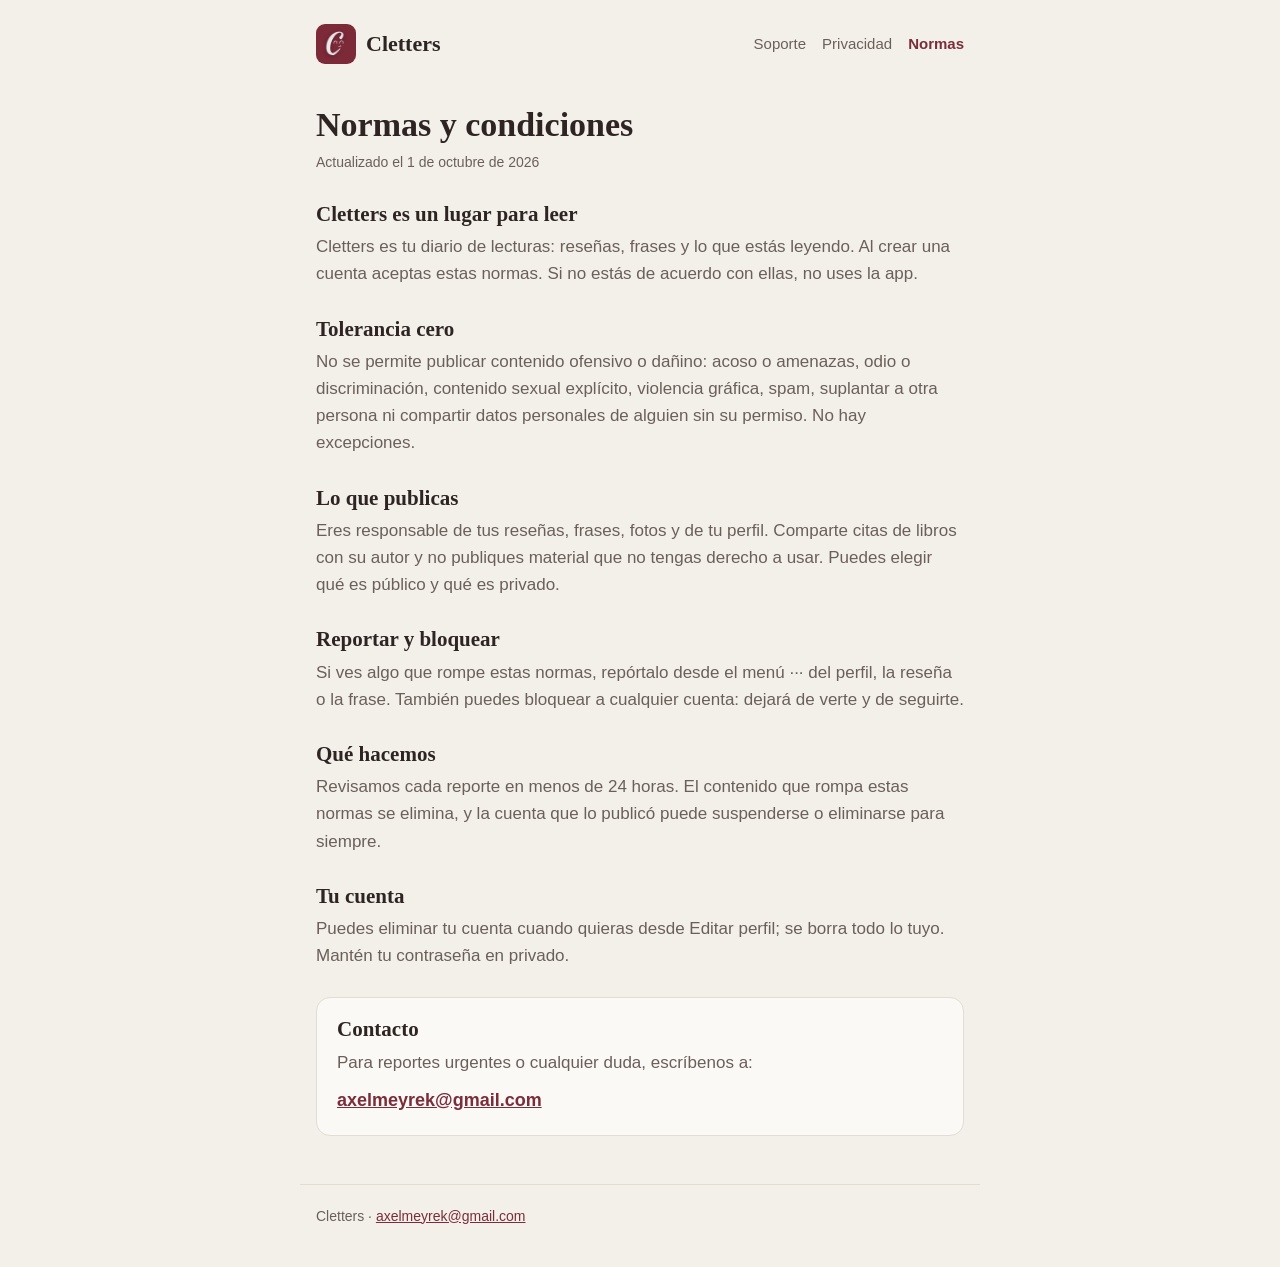
==== docs/normas.html @ de4194b1 "Paginas de soporte, privacidad y normas Co-Authored-By: Claude Opus 5.5 <noreply@anthropic.com>" ====
<!doctype html>
<html lang="es">
<head>
<meta charset="utf-8">
<meta name="viewport" content="width=device-width, initial-scale=1">
<title>Normas y condiciones · Cletters</title>
<link rel="icon" href="icon.png">
<link rel="stylesheet" href="style.css">
</head>
<body>
<header>
  <a class="brand" href="./"><img src="icon.png" alt="" width="40" height="40">Cletters</a>
  <nav><a href="./">Soporte</a><a href="privacidad.html">Privacidad</a><a href="normas.html" aria-current=page>Normas</a></nav>
</header>
<main>
<h1>Normas y condiciones</h1>
<p class=updated>Actualizado el 1 de octubre de 2026</p>
<section><h2>Cletters es un lugar para leer</h2><p>Cletters es tu diario de lecturas: reseñas, frases y lo que estás leyendo. Al crear una cuenta aceptas estas normas. Si no estás de acuerdo con ellas, no uses la app.</p></section>
<section><h2>Tolerancia cero</h2><p>No se permite publicar contenido ofensivo o dañino: acoso o amenazas, odio o discriminación, contenido sexual explícito, violencia gráfica, spam, suplantar a otra persona ni compartir datos personales de alguien sin su permiso. No hay excepciones.</p></section>
<section><h2>Lo que publicas</h2><p>Eres responsable de tus reseñas, frases, fotos y de tu perfil. Comparte citas de libros con su autor y no publiques material que no tengas derecho a usar. Puedes elegir qué es público y qué es privado.</p></section>
<section><h2>Reportar y bloquear</h2><p>Si ves algo que rompe estas normas, repórtalo desde el menú ··· del perfil, la reseña o la frase. También puedes bloquear a cualquier cuenta: dejará de verte y de seguirte.</p></section>
<section><h2>Qué hacemos</h2><p>Revisamos cada reporte en menos de 24 horas. El contenido que rompa estas normas se elimina, y la cuenta que lo publicó puede suspenderse o eliminarse para siempre.</p></section>
<section><h2>Tu cuenta</h2><p>Puedes eliminar tu cuenta cuando quieras desde Editar perfil; se borra todo lo tuyo. Mantén tu contraseña en privado.</p></section>
<section class="card"><h2>Contacto</h2><p>Para reportes urgentes o cualquier duda, escríbenos a:</p><p><a class="mail" href="mailto:axelmeyrek@gmail.com">axelmeyrek@gmail.com</a></p></section>
</main>
<footer>Cletters · <a href="mailto:axelmeyrek@gmail.com">axelmeyrek@gmail.com</a></footer>
</body>
</html>
---- docs/style.css ----
:root {
  --paper: #F3F0EA;
  --card: #FBF9F5;
  --ink: #2E2522;
  --ink-soft: #6B5F5A;
  --wine: #7B2D3B;
  --line: #E2DCD2;
  color-scheme: light dark;
}

@media (prefers-color-scheme: dark) {
  :root {
    --paper: #1C1816;
    --card: #262120;
    --ink: #EDE6DD;
    --ink-soft: #B3A89F;
    --wine: #D49AA5;
    --line: #3A3330;
  }
}

* { box-sizing: border-box; }

body {
  margin: 0;
  background: var(--paper);
  color: var(--ink);
  font: 17px/1.6 -apple-system, BlinkMacSystemFont, "Segoe UI", Roboto, sans-serif;
  -webkit-text-size-adjust: 100%;
}

header, main, footer {
  max-width: 680px;
  margin: 0 auto;
  padding: 0 16px;
}

header {
  display: flex;
  flex-wrap: wrap;
  align-items: center;
  justify-content: space-between;
  gap: 12px;
  padding-top: 24px;
  padding-bottom: 8px;
}

.brand {
  display: flex;
  align-items: center;
  gap: 10px;
  color: var(--ink);
  text-decoration: none;
  font: 600 22px/1 ui-serif, "New York", Georgia, serif;
}

.brand img { border-radius: 9px; }

nav { display: flex; gap: 16px; }

nav a {
  color: var(--ink-soft);
  text-decoration: none;
  font-size: 15px;
}

nav a[aria-current] { color: var(--wine); font-weight: 600; }

h1, h2, h3 {
  font-family: ui-serif, "New York", Georgia, serif;
  line-height: 1.25;
}

h1 { font-size: 34px; margin: 32px 0 4px; }
h2 { font-size: 21px; margin: 28px 0 6px; }
h3 { font-size: 18px; margin: 20px 0 4px; }
h2.faq { margin-top: 36px; }

p, ul { margin: 0 0 10px; color: var(--ink-soft); }
ul { padding-left: 22px; }
li { margin-bottom: 6px; }

.updated { font-size: 14px; }
.lead { font-size: 18px; margin-top: 12px; }

.card {
  background: var(--card);
  border: 1px solid var(--line);
  border-radius: 14px;
  padding: 4px 20px 10px;
  margin-top: 28px;
}

.card h2 { margin-top: 14px; }

a { color: var(--wine); }
.mail { font-weight: 600; font-size: 18px; word-break: break-all; }

footer {
  margin-top: 48px;
  padding-top: 20px;
  padding-bottom: 40px;
  border-top: 1px solid var(--line);
  font-size: 14px;
  color: var(--ink-soft);
}
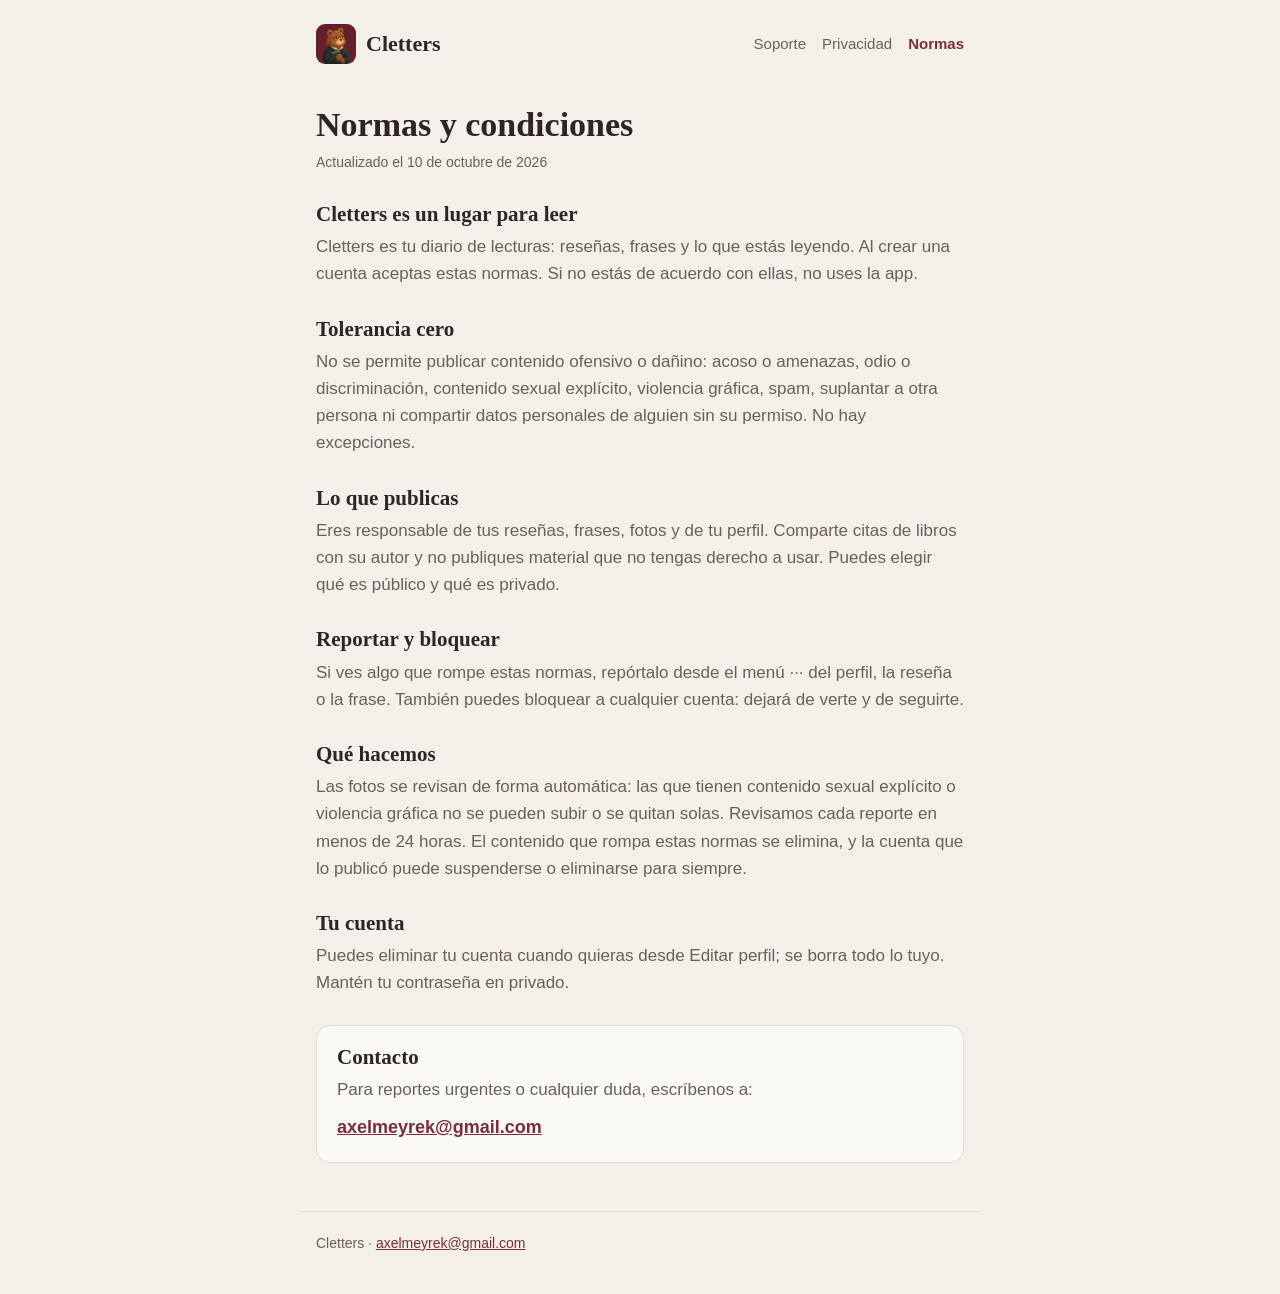
==== commit 4f8de5f0: "Privacidad y normas: revision automatica de fotos Co-Authored-By: Claude Opus 5.5 <noreply@anthropic" ====
--- a/docs/normas.html
+++ b/docs/normas.html
@@ -14,12 +14,12 @@
 </header>
 <main>
 <h1>Normas y condiciones</h1>
-<p class=updated>Actualizado el 1 de octubre de 2026</p>
+<p class=updated>Actualizado el 10 de octubre de 2026</p>
 <section><h2>Cletters es un lugar para leer</h2><p>Cletters es tu diario de lecturas: reseñas, frases y lo que estás leyendo. Al crear una cuenta aceptas estas normas. Si no estás de acuerdo con ellas, no uses la app.</p></section>
 <section><h2>Tolerancia cero</h2><p>No se permite publicar contenido ofensivo o dañino: acoso o amenazas, odio o discriminación, contenido sexual explícito, violencia gráfica, spam, suplantar a otra persona ni compartir datos personales de alguien sin su permiso. No hay excepciones.</p></section>
 <section><h2>Lo que publicas</h2><p>Eres responsable de tus reseñas, frases, fotos y de tu perfil. Comparte citas de libros con su autor y no publiques material que no tengas derecho a usar. Puedes elegir qué es público y qué es privado.</p></section>
 <section><h2>Reportar y bloquear</h2><p>Si ves algo que rompe estas normas, repórtalo desde el menú ··· del perfil, la reseña o la frase. También puedes bloquear a cualquier cuenta: dejará de verte y de seguirte.</p></section>
-<section><h2>Qué hacemos</h2><p>Revisamos cada reporte en menos de 24 horas. El contenido que rompa estas normas se elimina, y la cuenta que lo publicó puede suspenderse o eliminarse para siempre.</p></section>
+<section><h2>Qué hacemos</h2><p>Las fotos se revisan de forma automática: las que tienen contenido sexual explícito o violencia gráfica no se pueden subir o se quitan solas. Revisamos cada reporte en menos de 24 horas. El contenido que rompa estas normas se elimina, y la cuenta que lo publicó puede suspenderse o eliminarse para siempre.</p></section>
 <section><h2>Tu cuenta</h2><p>Puedes eliminar tu cuenta cuando quieras desde Editar perfil; se borra todo lo tuyo. Mantén tu contraseña en privado.</p></section>
 <section class="card"><h2>Contacto</h2><p>Para reportes urgentes o cualquier duda, escríbenos a:</p><p><a class="mail" href="mailto:axelmeyrek@gmail.com">axelmeyrek@gmail.com</a></p></section>
 </main>
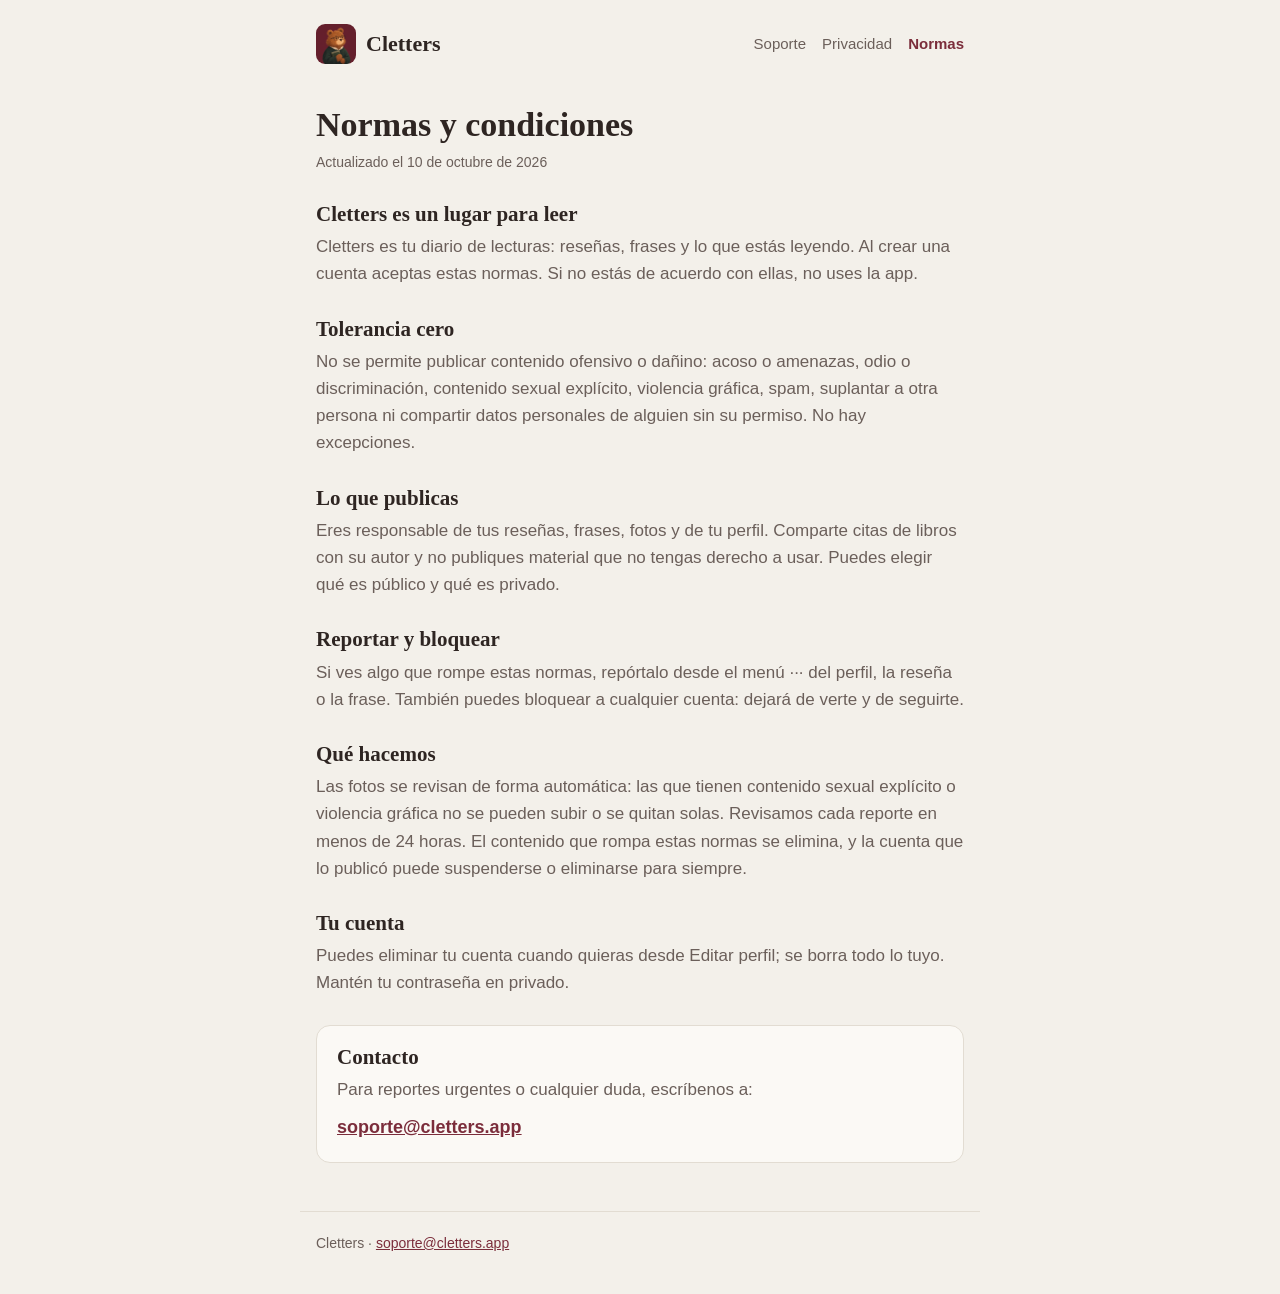
==== commit e047c024: "Correo de contacto: soporte@cletters.app Co-Authored-By: Claude Opus 5.5 <noreply@anthropic.com>" ====
--- a/docs/normas.html
+++ b/docs/normas.html
@@ -21,8 +21,8 @@
 <section><h2>Reportar y bloquear</h2><p>Si ves algo que rompe estas normas, repórtalo desde el menú ··· del perfil, la reseña o la frase. También puedes bloquear a cualquier cuenta: dejará de verte y de seguirte.</p></section>
 <section><h2>Qué hacemos</h2><p>Las fotos se revisan de forma automática: las que tienen contenido sexual explícito o violencia gráfica no se pueden subir o se quitan solas. Revisamos cada reporte en menos de 24 horas. El contenido que rompa estas normas se elimina, y la cuenta que lo publicó puede suspenderse o eliminarse para siempre.</p></section>
 <section><h2>Tu cuenta</h2><p>Puedes eliminar tu cuenta cuando quieras desde Editar perfil; se borra todo lo tuyo. Mantén tu contraseña en privado.</p></section>
-<section class="card"><h2>Contacto</h2><p>Para reportes urgentes o cualquier duda, escríbenos a:</p><p><a class="mail" href="mailto:axelmeyrek@gmail.com">axelmeyrek@gmail.com</a></p></section>
+<section class="card"><h2>Contacto</h2><p>Para reportes urgentes o cualquier duda, escríbenos a:</p><p><a class="mail" href="mailto:soporte@cletters.app">soporte@cletters.app</a></p></section>
 </main>
-<footer>Cletters · <a href="mailto:axelmeyrek@gmail.com">axelmeyrek@gmail.com</a></footer>
+<footer>Cletters · <a href="mailto:soporte@cletters.app">soporte@cletters.app</a></footer>
 </body>
 </html>
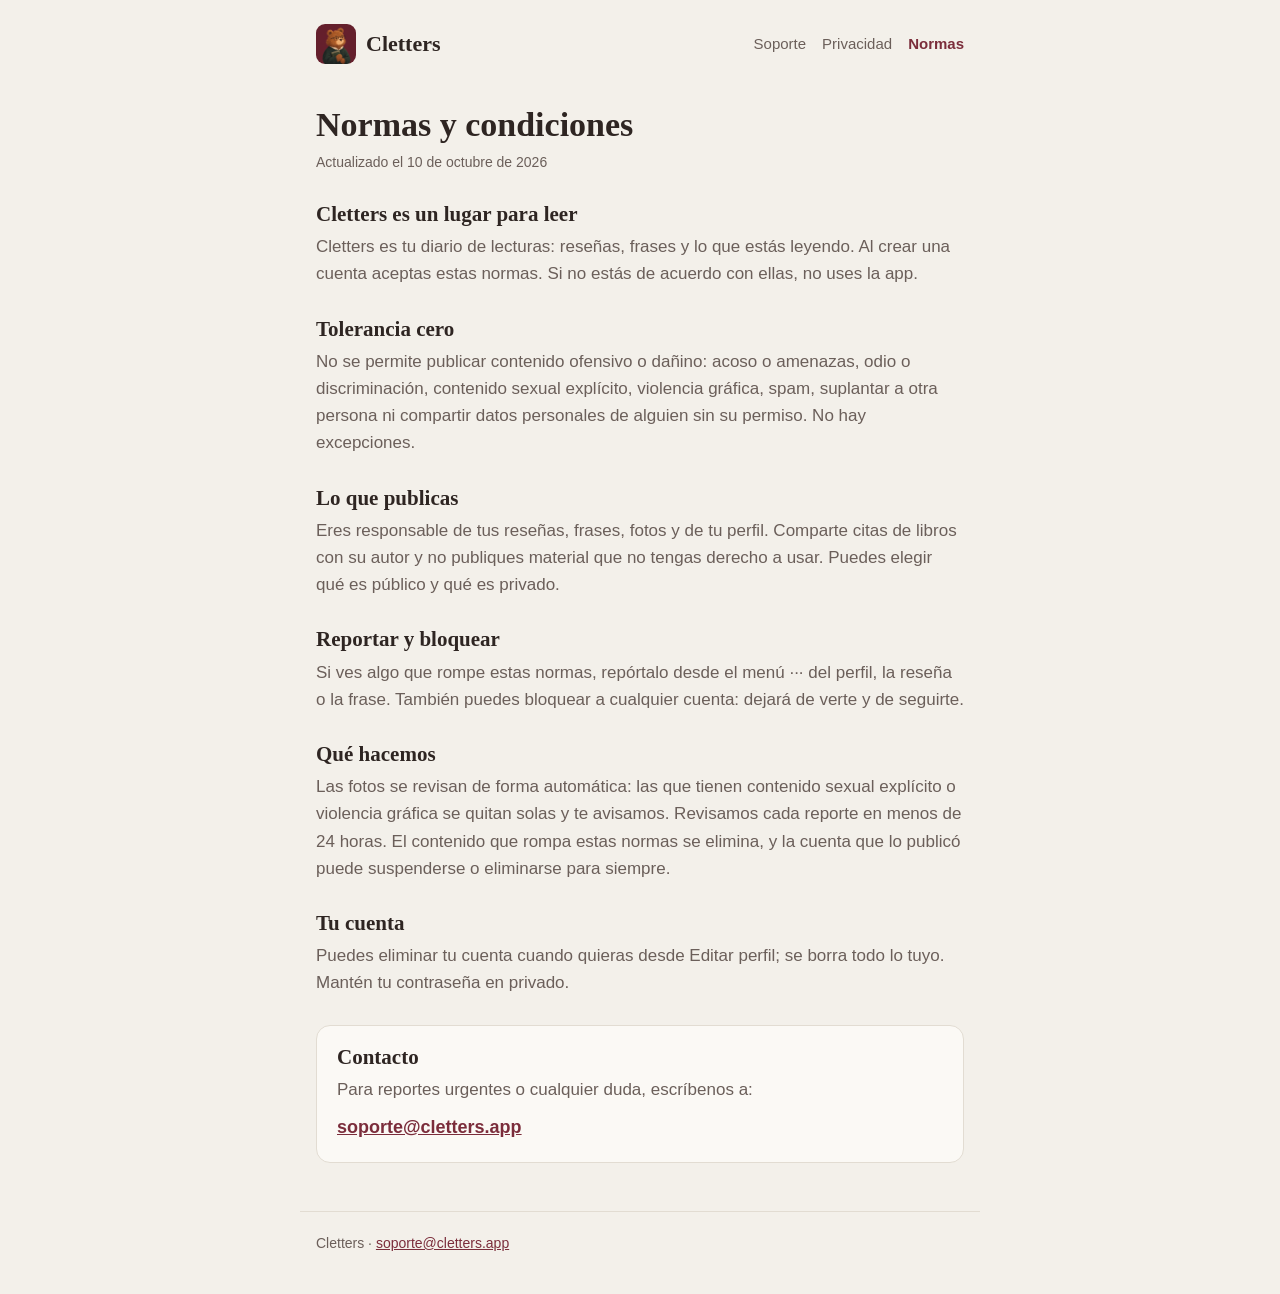
==== commit fe3b8fb4: "Normas: las fotos que no cumplen se quitan solas y se avisa Co-Authored-By: Claude Opus 5.5 <noreply" ====
--- a/docs/normas.html
+++ b/docs/normas.html
@@ -19,7 +19,7 @@
 <section><h2>Tolerancia cero</h2><p>No se permite publicar contenido ofensivo o dañino: acoso o amenazas, odio o discriminación, contenido sexual explícito, violencia gráfica, spam, suplantar a otra persona ni compartir datos personales de alguien sin su permiso. No hay excepciones.</p></section>
 <section><h2>Lo que publicas</h2><p>Eres responsable de tus reseñas, frases, fotos y de tu perfil. Comparte citas de libros con su autor y no publiques material que no tengas derecho a usar. Puedes elegir qué es público y qué es privado.</p></section>
 <section><h2>Reportar y bloquear</h2><p>Si ves algo que rompe estas normas, repórtalo desde el menú ··· del perfil, la reseña o la frase. También puedes bloquear a cualquier cuenta: dejará de verte y de seguirte.</p></section>
-<section><h2>Qué hacemos</h2><p>Las fotos se revisan de forma automática: las que tienen contenido sexual explícito o violencia gráfica no se pueden subir o se quitan solas. Revisamos cada reporte en menos de 24 horas. El contenido que rompa estas normas se elimina, y la cuenta que lo publicó puede suspenderse o eliminarse para siempre.</p></section>
+<section><h2>Qué hacemos</h2><p>Las fotos se revisan de forma automática: las que tienen contenido sexual explícito o violencia gráfica se quitan solas y te avisamos. Revisamos cada reporte en menos de 24 horas. El contenido que rompa estas normas se elimina, y la cuenta que lo publicó puede suspenderse o eliminarse para siempre.</p></section>
 <section><h2>Tu cuenta</h2><p>Puedes eliminar tu cuenta cuando quieras desde Editar perfil; se borra todo lo tuyo. Mantén tu contraseña en privado.</p></section>
 <section class="card"><h2>Contacto</h2><p>Para reportes urgentes o cualquier duda, escríbenos a:</p><p><a class="mail" href="mailto:soporte@cletters.app">soporte@cletters.app</a></p></section>
 </main>
